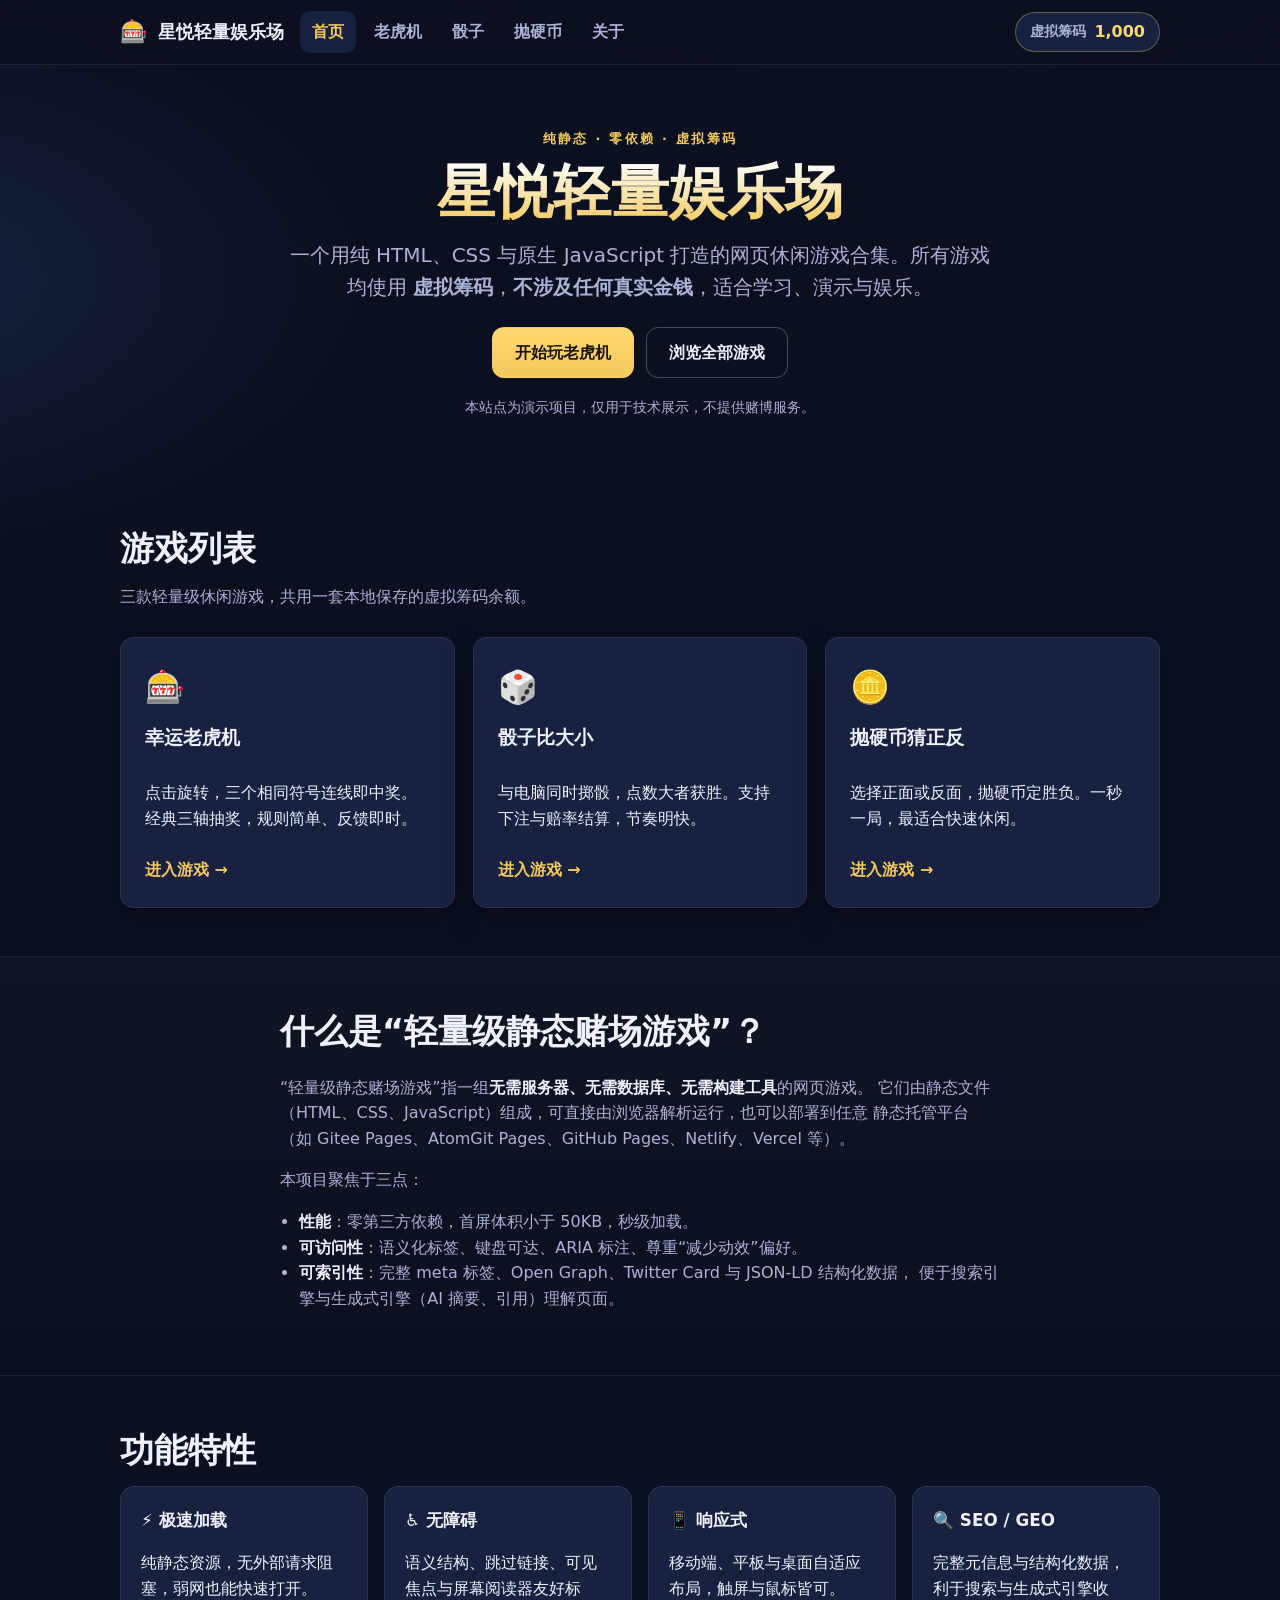
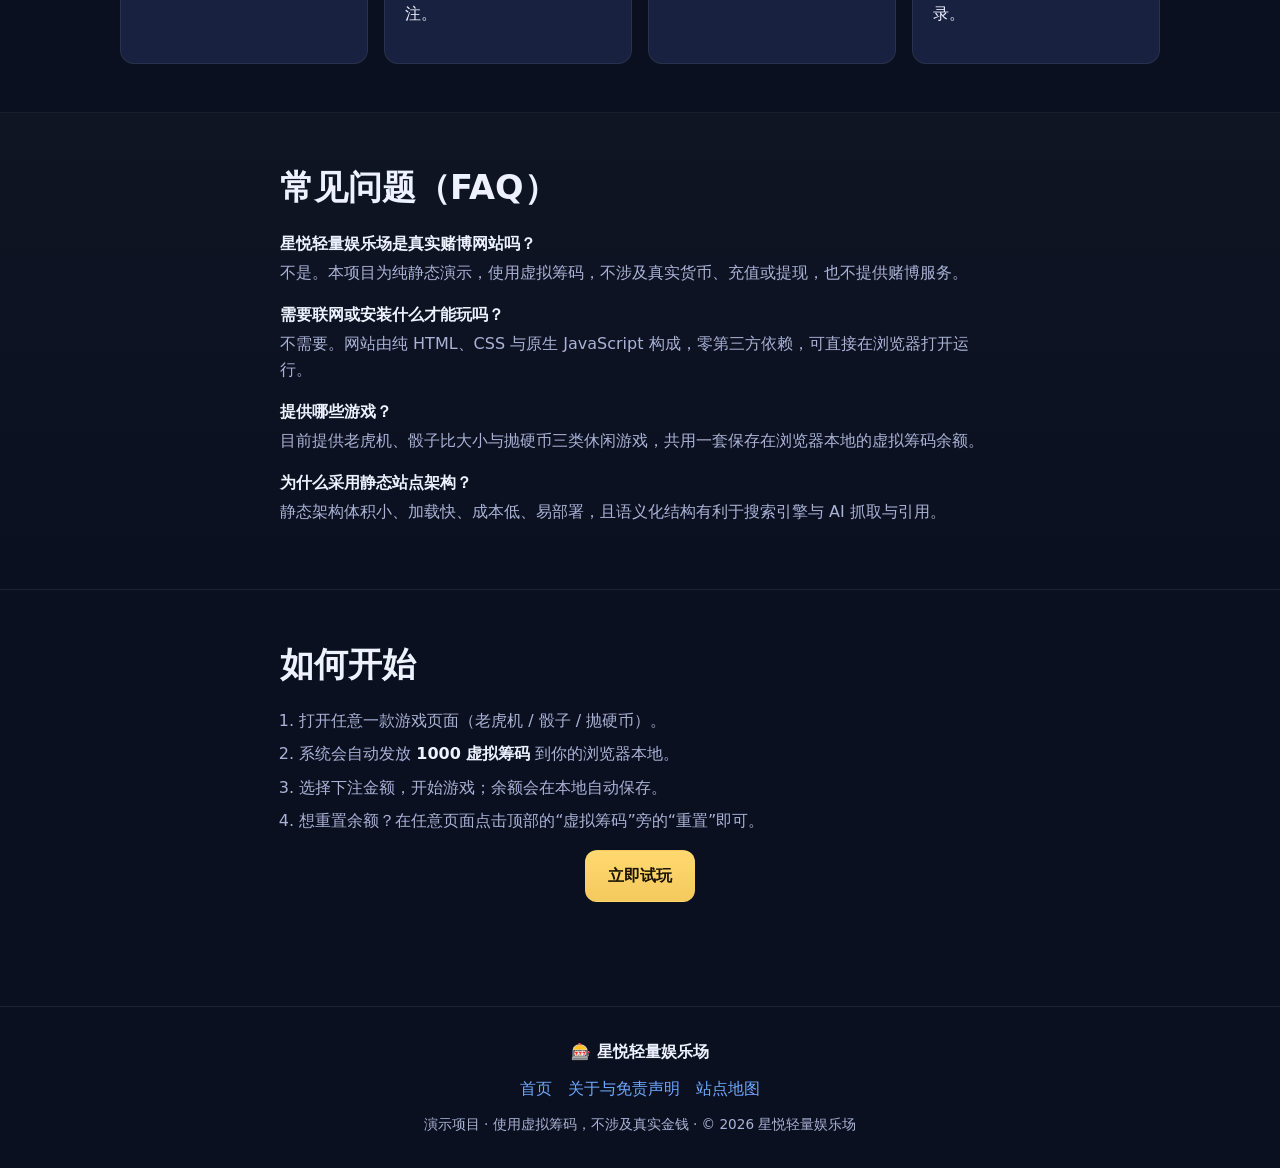
==== index.html @ 5e7ae3b3 "初始提交：轻量级静态CASINO游戏（SEO/GEO 优化，虚拟筹码）" ====
<!DOCTYPE html>
<html lang="zh-CN">
<head>
  <meta charset="UTF-8" />
  <meta name="viewport" content="width=device-width, initial-scale=1, viewport-fit=cover" />
  <meta name="theme-color" content="#0b1020" />
  <meta name="color-scheme" content="dark light" />

  <!-- ============ 基础 SEO 元信息 ============ -->
  <title>星悦轻量娱乐场 | 免费虚拟筹码的网页老虎机、骰子与抛硬币游戏</title>
  <meta name="description" content="星悦轻量娱乐场是一个纯静态、零依赖的网页赌场游戏合集，使用虚拟筹码进行老虎机、骰子与抛硬币等休闲游戏。页面语义化、加载极快、可访问性友好，适合学习与演示，不涉及任何真实金钱。" />
  <meta name="keywords" content="赌场游戏,老虎机,骰子游戏,抛硬币,免费游戏,虚拟货币,静态网站,网页游戏,休闲游戏,HTML游戏,前端演示,响应式游戏" />
  <meta name="author" content="星悦轻量娱乐场" />
  <meta name="robots" content="index, follow, max-image-preview:large, max-snippet:-1" />
  <meta name="revisit-after" content="7 days" />
  <meta name="generator" content="Static HTML / CSS / Vanilla JS" />
  <link rel="canonical" href="https://vip882.gitee.io/casino-game/" />

  <!-- ============ Open Graph（社交分享） ============ -->
  <meta property="og:type" content="website" />
  <meta property="og:locale" content="zh_CN" />
  <meta property="og:site_name" content="星悦轻量娱乐场" />
  <meta property="og:title" content="星悦轻量娱乐场 | 免费虚拟筹码的网页赌场游戏" />
  <meta property="og:description" content="纯静态、零依赖的网页赌场游戏合集：老虎机、骰子、抛硬币。使用虚拟筹码，不涉及真实金钱，加载快、可访问性友好。" />
  <meta property="og:url" content="https://vip882.gitee.io/casino-game/" />
  <meta property="og:image" content="https://vip882.gitee.io/casino-game/assets/img/og-cover.svg" />
  <meta property="og:image:alt" content="星悦轻量娱乐场游戏合集封面" />
  <meta property="og:image:width" content="1200" />
  <meta property="og:image:height" content="630" />

  <!-- ============ Twitter Card ============ -->
  <meta name="twitter:card" content="summary_large_image" />
  <meta name="twitter:title" content="星悦轻量娱乐场 | 免费虚拟筹码的网页赌场游戏" />
  <meta name="twitter:description" content="纯静态、零依赖的网页赌场游戏合集：老虎机、骰子、抛硬币。虚拟筹码，不涉及真实金钱。" />
  <meta name="twitter:image" content="https://vip882.gitee.io/casino-game/assets/img/og-cover.svg" />
  <meta name="twitter:image:alt" content="星悦轻量娱乐场游戏合集封面" />

  <link rel="icon" href="assets/img/favicon.svg" type="image/svg+xml" />
  <link rel="apple-touch-icon" href="assets/img/favicon.svg" />
  <link rel="manifest" href="manifest.webmanifest" />
  <link rel="stylesheet" href="assets/css/main.css" />

  <!-- ============ 结构化数据（SEO + GEO） ============ -->
  <script type="application/ld+json">
  {
    "@context": "https://schema.org",
    "@type": "WebSite",
    "name": "星悦轻量娱乐场",
    "url": "https://vip882.gitee.io/casino-game/",
    "inLanguage": "zh-CN",
    "description": "纯静态、零依赖的网页赌场游戏合集，使用虚拟筹码进行休闲游戏，不涉及真实金钱。",
    "potentialAction": {
      "@type": "SearchAction",
      "target": "https://vip882.gitee.io/casino-game/?q={search_term_string}",
      "query-input": "required name=search_term_string"
    }
  }
  </script>
  <script type="application/ld+json">
  {
    "@context": "https://schema.org",
    "@type": "Organization",
    "name": "星悦轻量娱乐场",
    "url": "https://vip882.gitee.io/casino-game/",
    "logo": "https://vip882.gitee.io/casino-game/assets/img/favicon.svg",
    "description": "提供纯静态、可离线运行的网页休闲游戏演示。"
  }
  </script>
  <script type="application/ld+json">
  {
    "@context": "https://schema.org",
    "@type": "FAQPage",
    "mainEntity": [
      {
        "@type": "Question",
        "name": "星悦轻量娱乐场是真实赌博网站吗？",
        "acceptedAnswer": {
          "@type": "Answer",
          "text": "不是。星悦轻量娱乐场是一个用于学习与演示的纯静态网页游戏项目，所有游戏均使用虚拟筹码，不涉及任何真实货币、充值或提现，也不提供任何赌博服务。"
        }
      },
      {
        "@type": "Question",
        "name": "这个网站需要联网或安装什么才能玩吗？",
        "acceptedAnswer": {
          "@type": "Answer",
          "text": "不需要。网站由纯 HTML、CSS 与原生 JavaScript 构成，零第三方依赖，可直接在浏览器中打开运行，也能托管在任何静态托管平台（如 Gitee Pages、AtomGit Pages、GitHub Pages）上。"
        }
      },
      {
        "@type": "Question",
        "name": "提供哪些游戏？",
        "acceptedAnswer": {
          "@type": "Answer",
          "text": "目前提供三类休闲游戏：老虎机（三连符号抽奖）、骰子比大小、以及抛硬币猜正反面。所有游戏共用一套虚拟筹码余额，数据保存在浏览器本地。"
        }
      },
      {
        "@type": "Question",
        "name": "为什么采用静态站点架构？",
        "acceptedAnswer": {
          "@type": "Answer",
          "text": "静态架构没有服务器端逻辑与数据库，体积小、加载快、成本低且易于部署到任意静态托管平台；同时语义化结构有利于搜索引擎与生成式引擎（AI）抓取、摘要与引用。"
        }
      }
    ]
  }
  </script>
</head>

<body>
  <a class="skip-link" href="#main">跳到主要内容</a>

  <header class="site-header" role="banner">
    <div class="container header-inner">
      <a class="brand" href="index.html" aria-label="星悦轻量娱乐场首页">
        <span class="brand-mark" aria-hidden="true">🎰</span>
        <span class="brand-name">星悦轻量娱乐场</span>
      </a>
      <nav class="site-nav" aria-label="主导航">
        <ul>
          <li><a href="index.html" aria-current="page">首页</a></li>
          <li><a href="games/slots.html">老虎机</a></li>
          <li><a href="games/dice.html">骰子</a></li>
          <li><a href="games/coinflip.html">抛硬币</a></li>
          <li><a href="about.html">关于</a></li>
        </ul>
      </nav>
      <div class="balance-pill" aria-live="polite">
        <span class="balance-label">虚拟筹码</span>
        <span class="balance-value" id="balance-top">1000</span>
      </div>
    </div>
  </header>

  <main id="main" role="main">
    <!-- ============ Hero ============ -->
    <section class="hero" aria-labelledby="hero-title">
      <div class="container">
        <p class="eyebrow">纯静态 · 零依赖 · 虚拟筹码</p>
        <h1 id="hero-title">星悦轻量娱乐场</h1>
        <p class="lead">
          一个用纯 HTML、CSS 与原生 JavaScript 打造的网页休闲游戏合集。所有游戏均使用
          <strong>虚拟筹码</strong>，<strong>不涉及任何真实金钱</strong>，适合学习、演示与娱乐。
        </p>
        <div class="cta-row">
          <a class="btn btn-primary" href="games/slots.html">开始玩老虎机</a>
          <a class="btn btn-ghost" href="#games">浏览全部游戏</a>
        </div>
        <p class="hero-note" role="note">本站点为演示项目，仅用于技术展示，不提供赌博服务。</p>
      </div>
    </section>

    <!-- ============ 游戏列表（可索引内容） ============ -->
    <section id="games" class="section" aria-labelledby="games-title">
      <div class="container">
        <h2 id="games-title">游戏列表</h2>
        <p class="section-intro">三款轻量级休闲游戏，共用一套本地保存的虚拟筹码余额。</p>
        <div class="card-grid">
          <article class="game-card">
            <span class="game-icon" aria-hidden="true">🎰</span>
            <h3><a href="games/slots.html">幸运老虎机</a></h3>
            <p>点击旋转，三个相同符号连线即中奖。经典三轴抽奖，规则简单、反馈即时。</p>
            <a class="card-link" href="games/slots.html" aria-label="进入幸运老虎机游戏">进入游戏 →</a>
          </article>
          <article class="game-card">
            <span class="game-icon" aria-hidden="true">🎲</span>
            <h3><a href="games/dice.html">骰子比大小</a></h3>
            <p>与电脑同时掷骰，点数大者获胜。支持下注与赔率结算，节奏明快。</p>
            <a class="card-link" href="games/dice.html" aria-label="进入骰子比大小游戏">进入游戏 →</a>
          </article>
          <article class="game-card">
            <span class="game-icon" aria-hidden="true">🪙</span>
            <h3><a href="games/coinflip.html">抛硬币猜正反</a></h3>
            <p>选择正面或反面，抛硬币定胜负。一秒一局，最适合快速休闲。</p>
            <a class="card-link" href="games/coinflip.html" aria-label="进入抛硬币游戏">进入游戏 →</a>
          </article>
        </div>
      </div>
    </section>

    <!-- ============ 什么是轻量级静态赌场游戏（GEO 友好说明） ============ -->
    <section class="section section-alt" aria-labelledby="what-title">
      <div class="container prose">
        <h2 id="what-title">什么是“轻量级静态赌场游戏”？</h2>
        <p>
          “轻量级静态赌场游戏”指一组<strong>无需服务器、无需数据库、无需构建工具</strong>的网页游戏。
          它们由静态文件（HTML、CSS、JavaScript）组成，可直接由浏览器解析运行，也可以部署到任意
          静态托管平台（如 Gitee Pages、AtomGit Pages、GitHub Pages、Netlify、Vercel 等）。
        </p>
        <p>本项目聚焦于三点：</p>
        <ul>
          <li><strong>性能</strong>：零第三方依赖，首屏体积小于 50KB，秒级加载。</li>
          <li><strong>可访问性</strong>：语义化标签、键盘可达、ARIA 标注、尊重“减少动效”偏好。</li>
          <li><strong>可索引性</strong>：完整 meta 标签、Open Graph、Twitter Card 与 JSON-LD 结构化数据，
            便于搜索引擎与生成式引擎（AI 摘要、引用）理解页面。</li>
        </ul>
      </div>
    </section>

    <!-- ============ 功能特性 ============ -->
    <section class="section" aria-labelledby="features-title">
      <div class="container">
        <h2 id="features-title">功能特性</h2>
        <div class="feature-grid">
          <div class="feature">
            <h3>⚡ 极速加载</h3>
            <p>纯静态资源，无外部请求阻塞，弱网也能快速打开。</p>
          </div>
          <div class="feature">
            <h3>♿ 无障碍</h3>
            <p>语义结构、跳过链接、可见焦点与屏幕阅读器友好标注。</p>
          </div>
          <div class="feature">
            <h3>📱 响应式</h3>
            <p>移动端、平板与桌面自适应布局，触屏与鼠标皆可。</p>
          </div>
          <div class="feature">
            <h3>🔍 SEO / GEO</h3>
            <p>完整元信息与结构化数据，利于搜索与生成式引擎收录。</p>
          </div>
        </div>
      </div>
    </section>

    <!-- ============ FAQ（GEO 重点） ============ -->
    <section class="section section-alt" aria-labelledby="faq-title">
      <div class="container prose">
        <h2 id="faq-title">常见问题（FAQ）</h2>
        <dl class="faq">
          <dt>星悦轻量娱乐场是真实赌博网站吗？</dt>
          <dd>不是。本项目为纯静态演示，使用虚拟筹码，不涉及真实货币、充值或提现，也不提供赌博服务。</dd>
          <dt>需要联网或安装什么才能玩吗？</dt>
          <dd>不需要。网站由纯 HTML、CSS 与原生 JavaScript 构成，零第三方依赖，可直接在浏览器打开运行。</dd>
          <dt>提供哪些游戏？</dt>
          <dd>目前提供老虎机、骰子比大小与抛硬币三类休闲游戏，共用一套保存在浏览器本地的虚拟筹码余额。</dd>
          <dt>为什么采用静态站点架构？</dt>
          <dd>静态架构体积小、加载快、成本低、易部署，且语义化结构有利于搜索引擎与 AI 抓取与引用。</dd>
        </dl>
      </div>
    </section>

    <!-- ============ 如何开始 ============ -->
    <section class="section" aria-labelledby="how-title">
      <div class="container prose">
        <h2 id="how-title">如何开始</h2>
        <ol class="steps">
          <li>打开任意一款游戏页面（老虎机 / 骰子 / 抛硬币）。</li>
          <li>系统会自动发放 <strong>1000 虚拟筹码</strong> 到你的浏览器本地。</li>
          <li>选择下注金额，开始游戏；余额会在本地自动保存。</li>
          <li>想重置余额？在任意页面点击顶部的“虚拟筹码”旁的“重置”即可。</li>
        </ol>
        <p class="center">
          <a class="btn btn-primary" href="games/slots.html">立即试玩</a>
        </p>
      </div>
    </section>
  </main>

  <footer class="site-footer" role="contentinfo">
    <div class="container footer-inner">
      <p class="footer-brand">🎰 星悦轻量娱乐场</p>
      <nav class="footer-nav" aria-label="页脚导航">
        <a href="index.html">首页</a>
        <a href="about.html">关于与免责声明</a>
        <a href="sitemap.xml">站点地图</a>
      </nav>
      <p class="footer-note">
        演示项目 · 使用虚拟筹码，不涉及真实金钱 · © <span id="year">2026</span> 星悦轻量娱乐场
      </p>
    </div>
  </footer>

  <script src="assets/js/main.js" defer></script>
</body>
</html>
---- assets/css/main.css ----
/* ============================================================
   星悦轻量娱乐场 — 全局样式
   设计目标：零依赖、轻量、响应式、可访问、尊重 prefers-reduced-motion
   ============================================================ */

:root {
  --bg: #0b1020;
  --bg-alt: #121a33;
  --surface: #18213f;
  --surface-2: #1f2a4d;
  --text: #eef2ff;
  --text-dim: #aab3d6;
  --gold: #f4c95d;
  --gold-strong: #ffd970;
  --accent: #6ea8fe;
  --good: #4ade80;
  --bad: #f87171;
  --radius: 14px;
  --maxw: 1080px;
  --shadow: 0 10px 30px rgba(0, 0, 0, .35);
}

* { box-sizing: border-box; }

html { -webkit-text-size-adjust: 100%; }

body {
  margin: 0;
  font-family: system-ui, -apple-system, "Segoe UI", Roboto, "PingFang SC",
    "Microsoft YaHei", "Hiragino Sans GB", sans-serif;
  background:
    radial-gradient(1200px 600px at 70% -10%, #1b264d 0%, transparent 60%),
    radial-gradient(900px 500px at -10% 10%, #16203f 0%, transparent 55%),
    var(--bg);
  color: var(--text);
  line-height: 1.6;
  min-height: 100vh;
}

img, svg { max-width: 100%; height: auto; }
a { color: var(--accent); text-decoration: none; }
a:hover { text-decoration: underline; }

.container { width: 100%; max-width: var(--maxw); margin-inline: auto; padding-inline: 20px; }

/* ---------- 可访问性：跳过链接 ---------- */
.skip-link {
  position: absolute;
  left: -999px;
  top: 0;
  background: var(--gold);
  color: #1a1300;
  padding: 10px 16px;
  border-radius: 0 0 10px 0;
  z-index: 100;
  font-weight: 700;
}
.skip-link:focus { left: 0; }

/* ---------- 可见焦点 ---------- */
a:focus-visible,
button:focus-visible,
input:focus-visible,
[tabindex]:focus-visible {
  outline: 3px solid var(--gold);
  outline-offset: 2px;
}

/* ---------- 头部 ---------- */
.site-header {
  position: sticky;
  top: 0;
  z-index: 50;
  background: rgba(11, 16, 32, .82);
  backdrop-filter: blur(10px);
  border-bottom: 1px solid rgba(255, 255, 255, .08);
}
.header-inner {
  display: flex;
  align-items: center;
  gap: 16px;
  min-height: 64px;
  flex-wrap: wrap;
}
.brand {
  display: inline-flex;
  align-items: center;
  gap: 10px;
  color: var(--text);
  font-weight: 800;
  font-size: 1.1rem;
}
.brand:hover { text-decoration: none; }
.brand-mark { font-size: 1.4rem; }

.site-nav ul {
  list-style: none;
  display: flex;
  gap: 6px;
  margin: 0;
  padding: 0;
  flex-wrap: wrap;
}
.site-nav a {
  display: inline-block;
  padding: 8px 12px;
  border-radius: 10px;
  color: var(--text-dim);
  font-weight: 600;
}
.site-nav a:hover { color: var(--text); background: var(--surface); text-decoration: none; }
.site-nav a[aria-current="page"] { color: var(--gold); background: var(--surface); }

.balance-pill {
  margin-left: auto;
  display: inline-flex;
  align-items: center;
  gap: 8px;
  background: var(--surface);
  border: 1px solid rgba(244, 201, 93, .35);
  padding: 6px 14px;
  border-radius: 999px;
  font-weight: 700;
}
.balance-label { color: var(--text-dim); font-size: .85rem; font-weight: 600; }
.balance-value { color: var(--gold-strong); font-variant-numeric: tabular-nums; }

/* ---------- Hero ---------- */
.hero { padding: 64px 0 40px; text-align: center; }
.eyebrow {
  letter-spacing: .18em;
  text-transform: uppercase;
  color: var(--gold);
  font-size: .8rem;
  font-weight: 700;
  margin: 0 0 12px;
}
.hero h1 {
  font-size: clamp(2.2rem, 6vw, 3.6rem);
  margin: 0 0 14px;
  line-height: 1.1;
  background: linear-gradient(180deg, #fff, var(--gold));
  -webkit-background-clip: text;
  background-clip: text;
  color: transparent;
}
.lead { font-size: clamp(1rem, 2.4vw, 1.25rem); color: var(--text-dim); max-width: 720px; margin: 0 auto 24px; }
.hero-note { color: var(--text-dim); font-size: .9rem; margin-top: 18px; }
.cta-row { display: flex; gap: 12px; justify-content: center; flex-wrap: wrap; }

/* ---------- 按钮 ---------- */
.btn {
  display: inline-block;
  padding: 12px 22px;
  border-radius: 12px;
  font-weight: 700;
  border: 1px solid transparent;
  cursor: pointer;
  transition: transform .08s ease, filter .15s ease;
}
.btn:active { transform: translateY(1px); }
.btn-primary { background: linear-gradient(180deg, var(--gold-strong), var(--gold)); color: #1a1300; }
.btn-primary:hover { filter: brightness(1.05); text-decoration: none; }
.btn-ghost { background: transparent; color: var(--text); border-color: rgba(255,255,255,.25); }
.btn-ghost:hover { background: var(--surface); text-decoration: none; }

/* ---------- 区块 ---------- */
.section { padding: 48px 0; }
.section-alt { background: linear-gradient(180deg, rgba(255,255,255,.02), transparent); border-block: 1px solid rgba(255,255,255,.06); }
.section h2 { font-size: clamp(1.5rem, 4vw, 2.1rem); margin: 0 0 8px; }
.section-intro { color: var(--text-dim); margin: 0 0 28px; }

/* ---------- 游戏卡片 ---------- */
.card-grid {
  display: grid;
  grid-template-columns: repeat(auto-fit, minmax(240px, 1fr));
  gap: 18px;
}
.game-card {
  background: var(--surface);
  border: 1px solid rgba(255,255,255,.08);
  border-radius: var(--radius);
  padding: 24px;
  display: flex;
  flex-direction: column;
  gap: 10px;
  box-shadow: var(--shadow);
}
.game-icon { font-size: 2rem; }
.game-card h3 { margin: 0; font-size: 1.2rem; }
.game-card h3 a { color: var(--text); }
.card-link { margin-top: auto; color: var(--gold); font-weight: 700; }

/* ---------- 特性 ---------- */
.feature-grid {
  display: grid;
  grid-template-columns: repeat(auto-fit, minmax(220px, 1fr));
  gap: 16px;
}
.feature {
  background: var(--surface);
  border: 1px solid rgba(255,255,255,.07);
  border-radius: var(--radius);
  padding: 20px;
}
.feature h3 { margin: 0 0 6px; font-size: 1.05rem; }

/* ---------- 富文本 ---------- */
.prose { max-width: 760px; }
.prose p, .prose li { color: var(--text-dim); }
.prose strong { color: var(--text); }
.prose ul, .prose ol { padding-left: 1.2em; }
.steps { padding-left: 1.2em; }
.steps li { margin-bottom: 8px; }

.faq dt { font-weight: 700; color: var(--text); margin-top: 16px; }
.faq dd { margin: 4px 0 0; color: var(--text-dim); }
.center { text-align: center; }

/* ---------- 游戏台面（各游戏共用） ---------- */
.game-stage {
  background: var(--surface);
  border: 1px solid rgba(244,201,93,.25);
  border-radius: var(--radius);
  padding: 28px;
  margin-top: 20px;
  box-shadow: var(--shadow);
}
.stage-row { display: flex; gap: 16px; flex-wrap: wrap; align-items: center; justify-content: center; }
.reel, .die, .coin {
  font-size: 3rem;
  background: var(--surface-2);
  border-radius: 12px;
  width: 96px; height: 96px;
  display: grid; place-items: center;
  border: 1px solid rgba(255,255,255,.1);
}
.reels { display: flex; gap: 12px; justify-content: center; margin: 12px 0; }
.spin-anim { animation: pop .25s ease; }
@keyframes pop { 0% { transform: scale(.8); } 100% { transform: scale(1); } }

.bet-controls { display: flex; gap: 10px; flex-wrap: wrap; align-items: center; justify-content: center; margin: 16px 0; }
.bet-controls label { color: var(--text-dim); font-weight: 600; }
.bet-controls input[type="number"] {
  width: 120px; padding: 10px 12px; border-radius: 10px;
  border: 1px solid rgba(255,255,255,.15); background: var(--bg-alt); color: var(--text);
  font-size: 1rem;
}
.choice-group { display: flex; gap: 10px; justify-content: center; flex-wrap: wrap; }
.choice {
  padding: 10px 18px; border-radius: 12px; border: 1px solid rgba(255,255,255,.2);
  background: var(--surface-2); color: var(--text); font-weight: 700; cursor: pointer;
}
.choice[aria-pressed="true"] { border-color: var(--gold); background: rgba(244,201,93,.15); color: var(--gold-strong); }

.result {
  text-align: center; margin-top: 18px; font-size: 1.15rem; font-weight: 700; min-height: 1.6em;
}
.result.win { color: var(--good); }
.result.lose { color: var(--bad); }

/* ---------- 页脚 ---------- */
.site-footer { border-top: 1px solid rgba(255,255,255,.08); padding: 32px 0; margin-top: 40px; }
.footer-inner { display: flex; flex-direction: column; gap: 12px; align-items: center; text-align: center; }
.footer-brand { font-weight: 800; margin: 0; }
.footer-nav { display: flex; gap: 16px; flex-wrap: wrap; justify-content: center; }
.footer-note { color: var(--text-dim); font-size: .85rem; margin: 0; }

/* ---------- 面包屑 ---------- */
.breadcrumb { color: var(--text-dim); font-size: .9rem; margin: 18px 0 0; }
.breadcrumb a { color: var(--text-dim); }

/* ---------- 减少动效偏好 ---------- */
@media (prefers-reduced-motion: reduce) {
  * { animation: none !important; transition: none !important; scroll-behavior: auto !important; }
}

/* ---------- 小屏适配 ---------- */
@media (max-width: 560px) {
  .header-inner { gap: 10px; }
  .site-nav { order: 3; width: 100%; }
  .balance-pill { margin-left: 0; }
  .reel, .die, .coin { width: 72px; height: 72px; font-size: 2.2rem; }
}
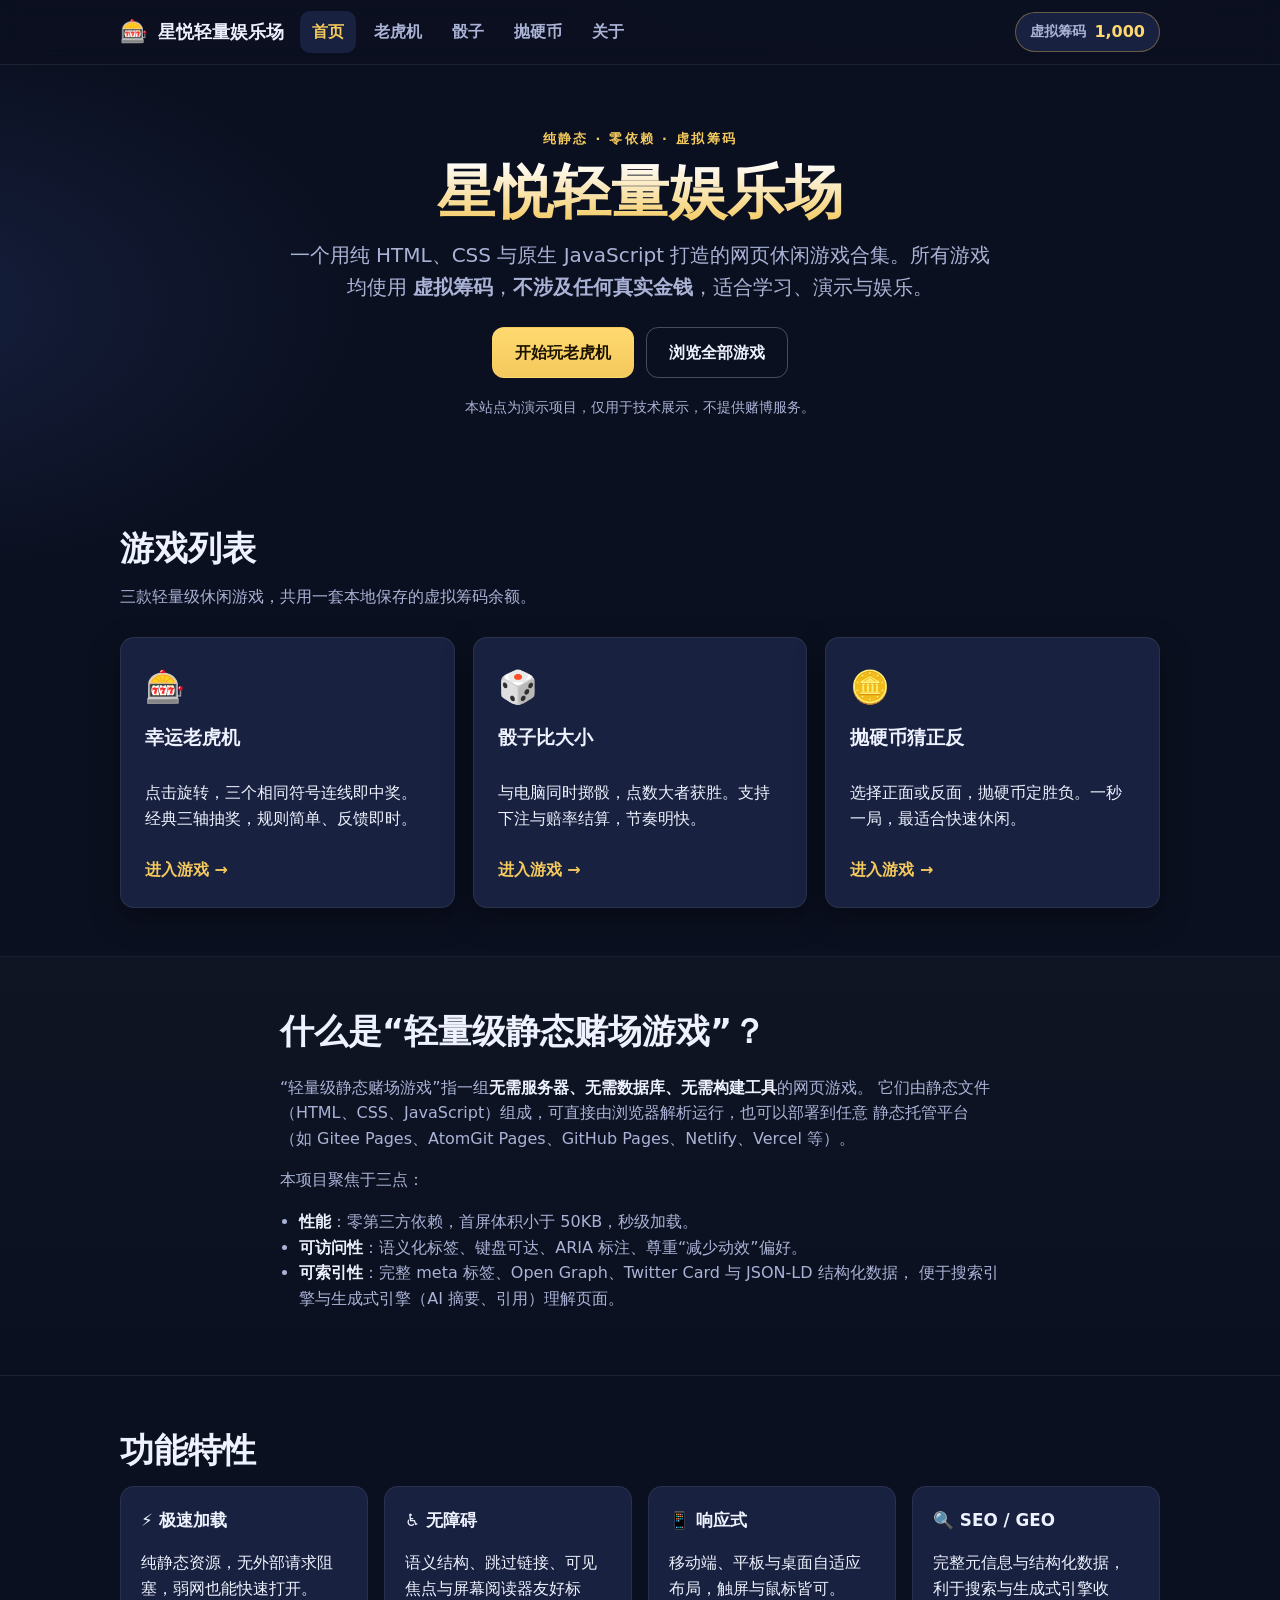
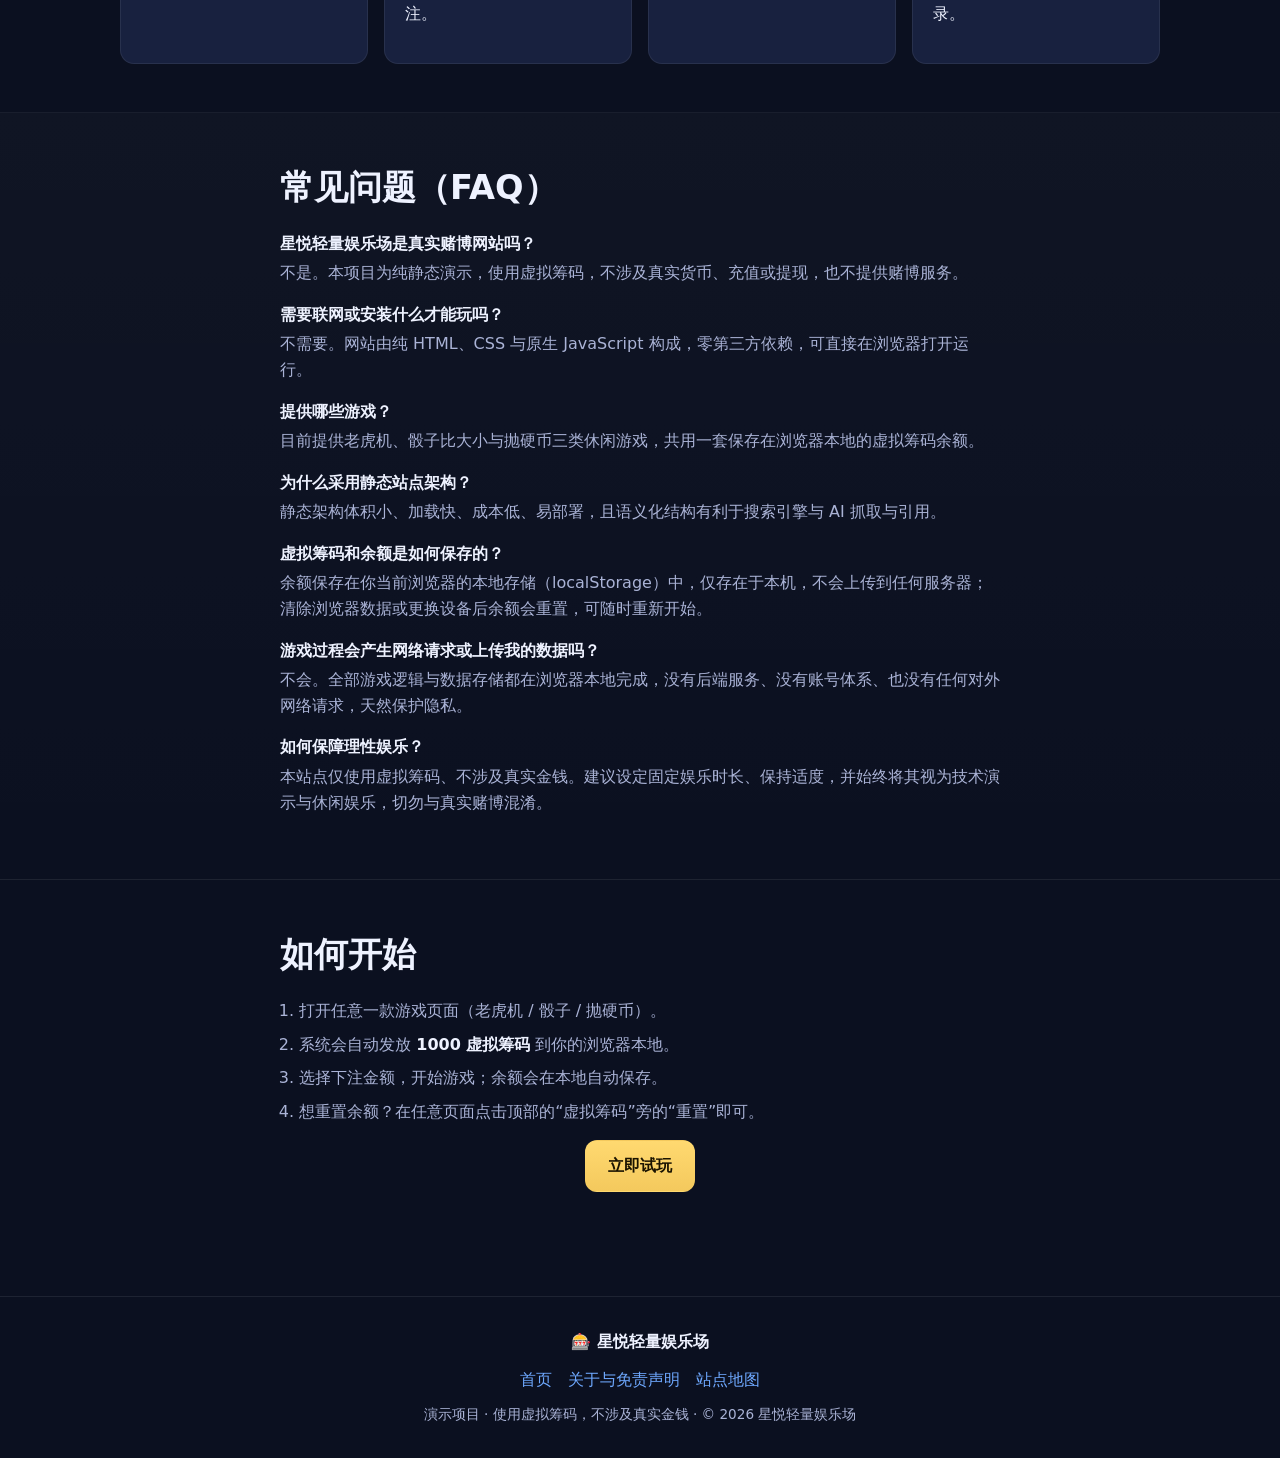
==== commit 0a768cb2: "增强 GEO 内容：扩展 FAQ 问答并同步 FAQPage 结构化数据" ====
--- a/index.html
+++ b/index.html
@@ -14,7 +14,7 @@
   <meta name="robots" content="index, follow, max-image-preview:large, max-snippet:-1" />
   <meta name="revisit-after" content="7 days" />
   <meta name="generator" content="Static HTML / CSS / Vanilla JS" />
-  <link rel="canonical" href="https://vip882.gitee.io/casino-game/" />
+  <link rel="canonical" href="https://vip-4.github.io/casino-game/" />
 
   <!-- ============ Open Graph（社交分享） ============ -->
   <meta property="og:type" content="website" />
@@ -22,8 +22,8 @@
   <meta property="og:site_name" content="星悦轻量娱乐场" />
   <meta property="og:title" content="星悦轻量娱乐场 | 免费虚拟筹码的网页赌场游戏" />
   <meta property="og:description" content="纯静态、零依赖的网页赌场游戏合集：老虎机、骰子、抛硬币。使用虚拟筹码，不涉及真实金钱，加载快、可访问性友好。" />
-  <meta property="og:url" content="https://vip882.gitee.io/casino-game/" />
-  <meta property="og:image" content="https://vip882.gitee.io/casino-game/assets/img/og-cover.svg" />
+  <meta property="og:url" content="https://vip-4.github.io/casino-game/" />
+  <meta property="og:image" content="https://vip-4.github.io/casino-game/assets/img/og-cover.svg" />
   <meta property="og:image:alt" content="星悦轻量娱乐场游戏合集封面" />
   <meta property="og:image:width" content="1200" />
   <meta property="og:image:height" content="630" />
@@ -32,7 +32,7 @@
   <meta name="twitter:card" content="summary_large_image" />
   <meta name="twitter:title" content="星悦轻量娱乐场 | 免费虚拟筹码的网页赌场游戏" />
   <meta name="twitter:description" content="纯静态、零依赖的网页赌场游戏合集：老虎机、骰子、抛硬币。虚拟筹码，不涉及真实金钱。" />
-  <meta name="twitter:image" content="https://vip882.gitee.io/casino-game/assets/img/og-cover.svg" />
+  <meta name="twitter:image" content="https://vip-4.github.io/casino-game/assets/img/og-cover.svg" />
   <meta name="twitter:image:alt" content="星悦轻量娱乐场游戏合集封面" />
 
   <link rel="icon" href="assets/img/favicon.svg" type="image/svg+xml" />
@@ -46,12 +46,12 @@
     "@context": "https://schema.org",
     "@type": "WebSite",
     "name": "星悦轻量娱乐场",
-    "url": "https://vip882.gitee.io/casino-game/",
+    "url": "https://vip-4.github.io/casino-game/",
     "inLanguage": "zh-CN",
     "description": "纯静态、零依赖的网页赌场游戏合集，使用虚拟筹码进行休闲游戏，不涉及真实金钱。",
     "potentialAction": {
       "@type": "SearchAction",
-      "target": "https://vip882.gitee.io/casino-game/?q={search_term_string}",
+      "target": "https://vip-4.github.io/casino-game/?q={search_term_string}",
       "query-input": "required name=search_term_string"
     }
   }
@@ -61,8 +61,8 @@
     "@context": "https://schema.org",
     "@type": "Organization",
     "name": "星悦轻量娱乐场",
-    "url": "https://vip882.gitee.io/casino-game/",
-    "logo": "https://vip882.gitee.io/casino-game/assets/img/favicon.svg",
+    "url": "https://vip-4.github.io/casino-game/",
+    "logo": "https://vip-4.github.io/casino-game/assets/img/favicon.svg",
     "description": "提供纯静态、可离线运行的网页休闲游戏演示。"
   }
   </script>
@@ -101,6 +101,30 @@
         "acceptedAnswer": {
           "@type": "Answer",
           "text": "静态架构没有服务器端逻辑与数据库，体积小、加载快、成本低且易于部署到任意静态托管平台；同时语义化结构有利于搜索引擎与生成式引擎（AI）抓取、摘要与引用。"
+        }
+      },
+      {
+        "@type": "Question",
+        "name": "虚拟筹码和余额是如何保存的？",
+        "acceptedAnswer": {
+          "@type": "Answer",
+          "text": "余额保存在用户当前浏览器的本地存储（localStorage）中，仅存在于本机，不会上传到任何服务器；清除浏览器数据或更换设备后余额会重置，可随时重新开始。"
+        }
+      },
+      {
+        "@type": "Question",
+        "name": "游戏过程会产生网络请求或上传我的数据吗？",
+        "acceptedAnswer": {
+          "@type": "Answer",
+          "text": "不会。全部游戏逻辑与数据存储都在浏览器本地完成，没有后端服务、没有账号体系、也没有任何对外网络请求，天然保护隐私。"
+        }
+      },
+      {
+        "@type": "Question",
+        "name": "如何保障理性娱乐？",
+        "acceptedAnswer": {
+          "@type": "Answer",
+          "text": "本站点仅使用虚拟筹码、不涉及真实金钱。建议设定固定娱乐时长、保持适度，并始终将其视为技术演示与休闲娱乐，切勿与真实赌博混淆。"
         }
       }
     ]
@@ -236,6 +260,12 @@
           <dd>目前提供老虎机、骰子比大小与抛硬币三类休闲游戏，共用一套保存在浏览器本地的虚拟筹码余额。</dd>
           <dt>为什么采用静态站点架构？</dt>
           <dd>静态架构体积小、加载快、成本低、易部署，且语义化结构有利于搜索引擎与 AI 抓取与引用。</dd>
+          <dt>虚拟筹码和余额是如何保存的？</dt>
+          <dd>余额保存在你当前浏览器的本地存储（localStorage）中，仅存在于本机，不会上传到任何服务器；清除浏览器数据或更换设备后余额会重置，可随时重新开始。</dd>
+          <dt>游戏过程会产生网络请求或上传我的数据吗？</dt>
+          <dd>不会。全部游戏逻辑与数据存储都在浏览器本地完成，没有后端服务、没有账号体系、也没有任何对外网络请求，天然保护隐私。</dd>
+          <dt>如何保障理性娱乐？</dt>
+          <dd>本站点仅使用虚拟筹码、不涉及真实金钱。建议设定固定娱乐时长、保持适度，并始终将其视为技术演示与休闲娱乐，切勿与真实赌博混淆。</dd>
         </dl>
       </div>
     </section>
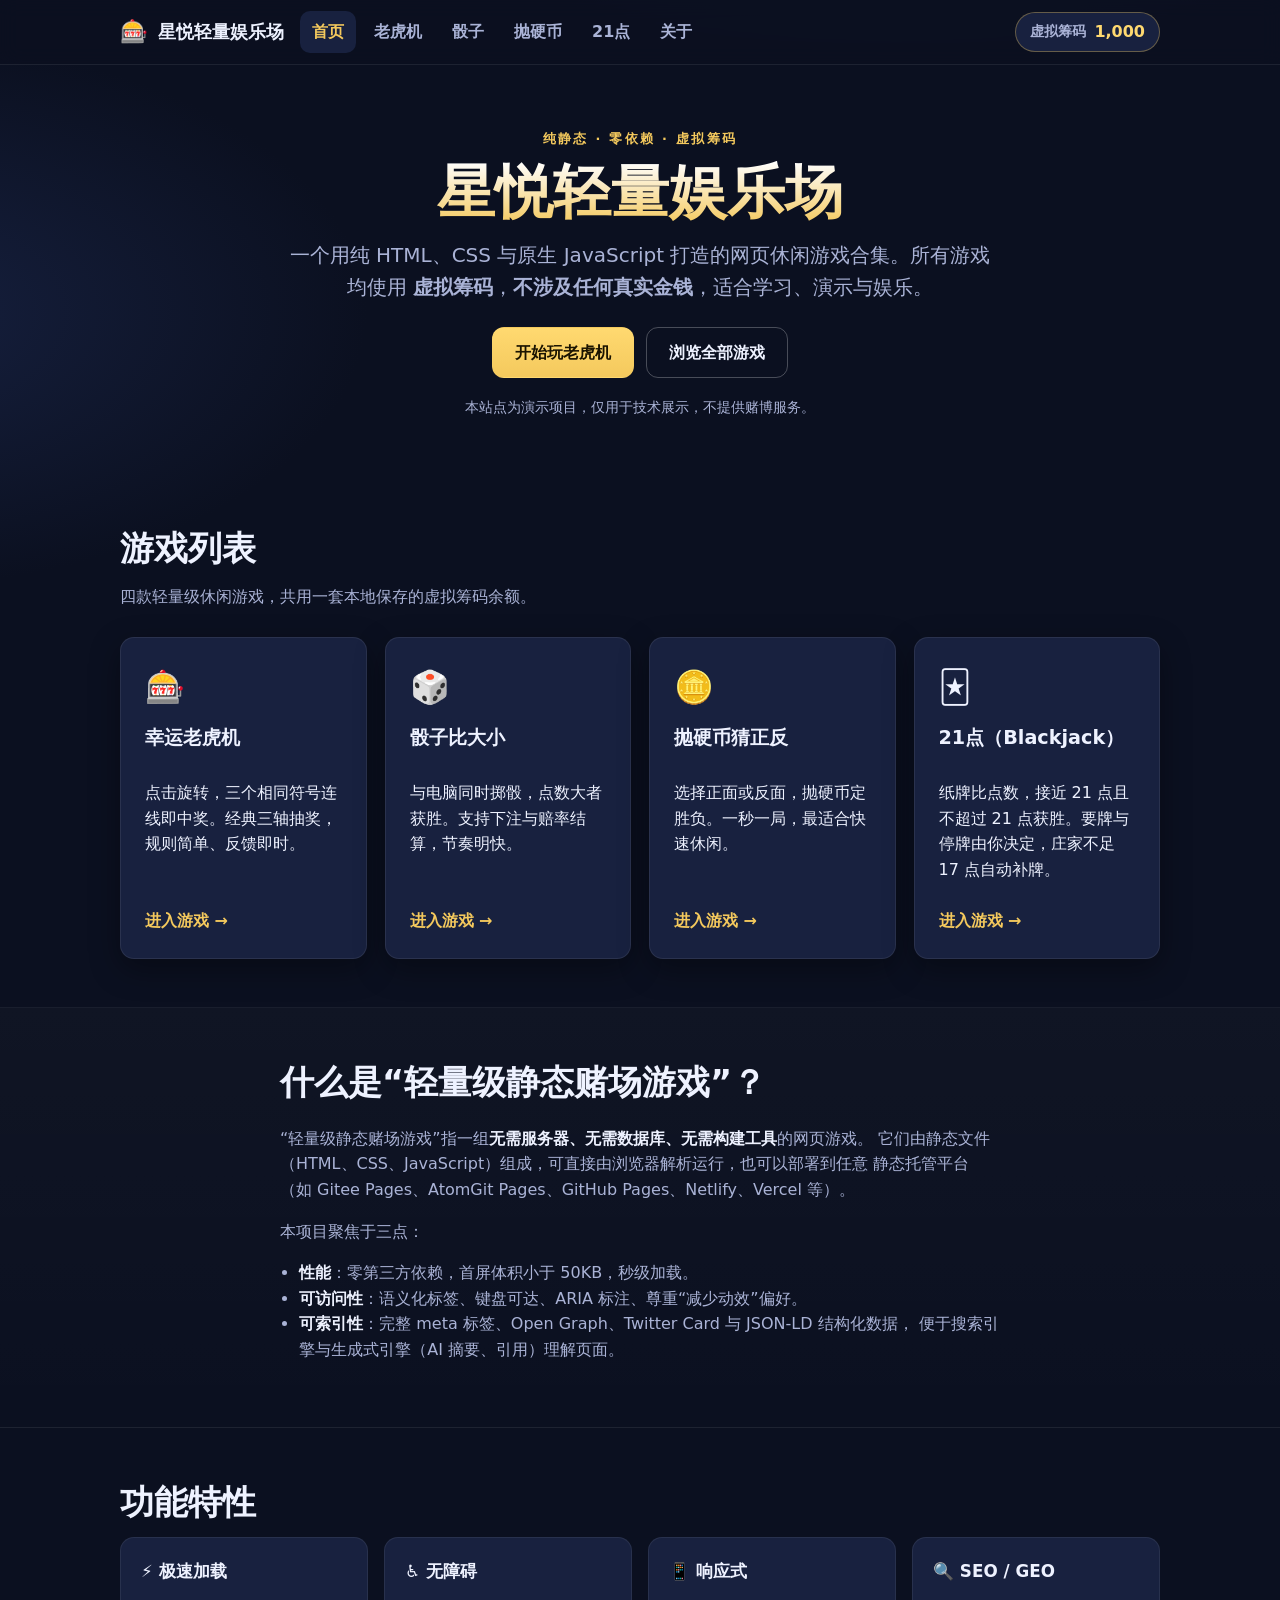
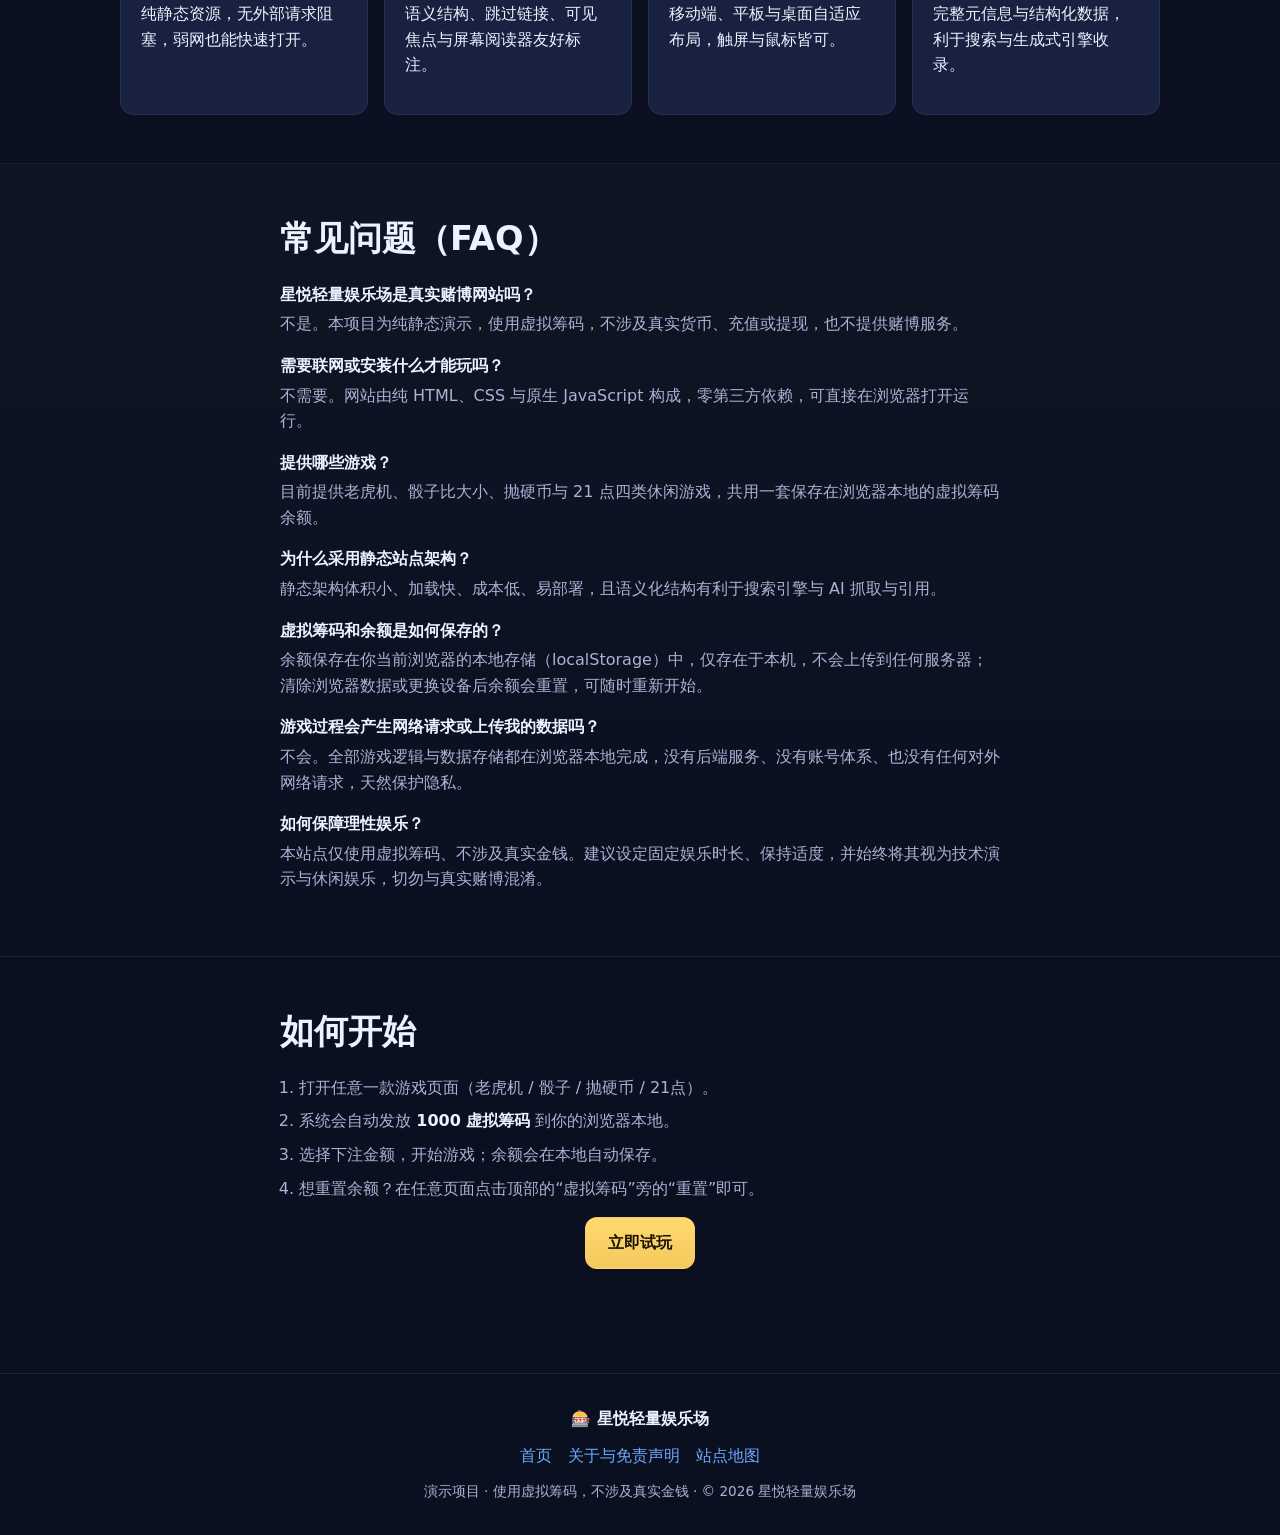
==== commit ee515cc5: "新增 21点（Blackjack）游戏与 PNG 版 OG 封面" ====
--- a/index.html
+++ b/index.html
@@ -7,9 +7,9 @@
   <meta name="color-scheme" content="dark light" />
 
   <!-- ============ 基础 SEO 元信息 ============ -->
-  <title>星悦轻量娱乐场 | 免费虚拟筹码的网页老虎机、骰子与抛硬币游戏</title>
-  <meta name="description" content="星悦轻量娱乐场是一个纯静态、零依赖的网页赌场游戏合集，使用虚拟筹码进行老虎机、骰子与抛硬币等休闲游戏。页面语义化、加载极快、可访问性友好，适合学习与演示，不涉及任何真实金钱。" />
-  <meta name="keywords" content="赌场游戏,老虎机,骰子游戏,抛硬币,免费游戏,虚拟货币,静态网站,网页游戏,休闲游戏,HTML游戏,前端演示,响应式游戏" />
+  <title>星悦轻量娱乐场 | 免费虚拟筹码的网页老虎机、骰子、抛硬币与21点游戏</title>
+  <meta name="description" content="星悦轻量娱乐场是一个纯静态、零依赖的网页赌场游戏合集，使用虚拟筹码进行老虎机、骰子、抛硬币与21点等休闲游戏。页面语义化、加载极快、可访问性友好，适合学习与演示，不涉及任何真实金钱。" />
+  <meta name="keywords" content="赌场游戏,老虎机,骰子游戏,抛硬币,21点,Blackjack,纸牌游戏,免费游戏,虚拟货币,静态网站,网页游戏,休闲游戏,HTML游戏,前端演示,响应式游戏" />
   <meta name="author" content="星悦轻量娱乐场" />
   <meta name="robots" content="index, follow, max-image-preview:large, max-snippet:-1" />
   <meta name="revisit-after" content="7 days" />
@@ -21,18 +21,19 @@
   <meta property="og:locale" content="zh_CN" />
   <meta property="og:site_name" content="星悦轻量娱乐场" />
   <meta property="og:title" content="星悦轻量娱乐场 | 免费虚拟筹码的网页赌场游戏" />
-  <meta property="og:description" content="纯静态、零依赖的网页赌场游戏合集：老虎机、骰子、抛硬币。使用虚拟筹码，不涉及真实金钱，加载快、可访问性友好。" />
+  <meta property="og:description" content="纯静态、零依赖的网页赌场游戏合集：老虎机、骰子、抛硬币、21点。使用虚拟筹码，不涉及真实金钱，加载快、可访问性友好。" />
   <meta property="og:url" content="https://vip-4.github.io/casino-game/" />
-  <meta property="og:image" content="https://vip-4.github.io/casino-game/assets/img/og-cover.svg" />
+  <meta property="og:image" content="https://vip-4.github.io/casino-game/assets/img/og-cover.png" />
   <meta property="og:image:alt" content="星悦轻量娱乐场游戏合集封面" />
+  <meta property="og:image:type" content="image/png" />
   <meta property="og:image:width" content="1200" />
   <meta property="og:image:height" content="630" />
 
   <!-- ============ Twitter Card ============ -->
   <meta name="twitter:card" content="summary_large_image" />
   <meta name="twitter:title" content="星悦轻量娱乐场 | 免费虚拟筹码的网页赌场游戏" />
-  <meta name="twitter:description" content="纯静态、零依赖的网页赌场游戏合集：老虎机、骰子、抛硬币。虚拟筹码，不涉及真实金钱。" />
-  <meta name="twitter:image" content="https://vip-4.github.io/casino-game/assets/img/og-cover.svg" />
+  <meta name="twitter:description" content="纯静态、零依赖的网页赌场游戏合集：老虎机、骰子、抛硬币、21点。虚拟筹码，不涉及真实金钱。" />
+  <meta name="twitter:image" content="https://vip-4.github.io/casino-game/assets/img/og-cover.png" />
   <meta name="twitter:image:alt" content="星悦轻量娱乐场游戏合集封面" />
 
   <link rel="icon" href="assets/img/favicon.svg" type="image/svg+xml" />
@@ -92,7 +93,7 @@
         "name": "提供哪些游戏？",
         "acceptedAnswer": {
           "@type": "Answer",
-          "text": "目前提供三类休闲游戏：老虎机（三连符号抽奖）、骰子比大小、以及抛硬币猜正反面。所有游戏共用一套虚拟筹码余额，数据保存在浏览器本地。"
+          "text": "目前提供四类休闲游戏：老虎机（三连符号抽奖）、骰子比大小、抛硬币猜正反面，以及 21 点纸牌游戏（Blackjack）。所有游戏共用一套虚拟筹码余额，数据保存在浏览器本地。"
         }
       },
       {
@@ -147,6 +148,7 @@
           <li><a href="games/slots.html">老虎机</a></li>
           <li><a href="games/dice.html">骰子</a></li>
           <li><a href="games/coinflip.html">抛硬币</a></li>
+          <li><a href="games/blackjack.html">21点</a></li>
           <li><a href="about.html">关于</a></li>
         </ul>
       </nav>
@@ -179,7 +181,7 @@
     <section id="games" class="section" aria-labelledby="games-title">
       <div class="container">
         <h2 id="games-title">游戏列表</h2>
-        <p class="section-intro">三款轻量级休闲游戏，共用一套本地保存的虚拟筹码余额。</p>
+        <p class="section-intro">四款轻量级休闲游戏，共用一套本地保存的虚拟筹码余额。</p>
         <div class="card-grid">
           <article class="game-card">
             <span class="game-icon" aria-hidden="true">🎰</span>
@@ -198,6 +200,12 @@
             <h3><a href="games/coinflip.html">抛硬币猜正反</a></h3>
             <p>选择正面或反面，抛硬币定胜负。一秒一局，最适合快速休闲。</p>
             <a class="card-link" href="games/coinflip.html" aria-label="进入抛硬币游戏">进入游戏 →</a>
+          </article>
+          <article class="game-card">
+            <span class="game-icon" aria-hidden="true">🃏</span>
+            <h3><a href="games/blackjack.html">21点（Blackjack）</a></h3>
+            <p>纸牌比点数，接近 21 点且不超过 21 点获胜。要牌与停牌由你决定，庄家不足 17 点自动补牌。</p>
+            <a class="card-link" href="games/blackjack.html" aria-label="进入21点游戏">进入游戏 →</a>
           </article>
         </div>
       </div>
@@ -257,7 +265,7 @@
           <dt>需要联网或安装什么才能玩吗？</dt>
           <dd>不需要。网站由纯 HTML、CSS 与原生 JavaScript 构成，零第三方依赖，可直接在浏览器打开运行。</dd>
           <dt>提供哪些游戏？</dt>
-          <dd>目前提供老虎机、骰子比大小与抛硬币三类休闲游戏，共用一套保存在浏览器本地的虚拟筹码余额。</dd>
+          <dd>目前提供老虎机、骰子比大小、抛硬币与 21 点四类休闲游戏，共用一套保存在浏览器本地的虚拟筹码余额。</dd>
           <dt>为什么采用静态站点架构？</dt>
           <dd>静态架构体积小、加载快、成本低、易部署，且语义化结构有利于搜索引擎与 AI 抓取与引用。</dd>
           <dt>虚拟筹码和余额是如何保存的？</dt>
@@ -275,7 +283,7 @@
       <div class="container prose">
         <h2 id="how-title">如何开始</h2>
         <ol class="steps">
-          <li>打开任意一款游戏页面（老虎机 / 骰子 / 抛硬币）。</li>
+          <li>打开任意一款游戏页面（老虎机 / 骰子 / 抛硬币 / 21点）。</li>
           <li>系统会自动发放 <strong>1000 虚拟筹码</strong> 到你的浏览器本地。</li>
           <li>选择下注金额，开始游戏；余额会在本地自动保存。</li>
           <li>想重置余额？在任意页面点击顶部的“虚拟筹码”旁的“重置”即可。</li>
--- a/assets/css/main.css
+++ b/assets/css/main.css
@@ -281,4 +281,38 @@
   .site-nav { order: 3; width: 100%; }
   .balance-pill { margin-left: 0; }
   .reel, .die, .coin { width: 72px; height: 72px; font-size: 2.2rem; }
-}
+  .card { width: 52px; height: 74px; font-size: 1.2rem; }
+}
+
+/* ---------- 21点：扑克牌 ---------- */
+.bj-block { text-align: center; }
+.bj-label {
+  font-size: .95rem; color: var(--gold); margin: 0 0 10px;
+  letter-spacing: .12em; font-weight: 700;
+}
+.hands {
+  display: flex; gap: 10px; justify-content: center; flex-wrap: wrap;
+  min-height: 96px; align-items: center;
+}
+.card {
+  display: grid; place-items: center;
+  width: 64px; height: 90px;
+  background: #fdfdfb; color: #12182e;
+  border-radius: 10px;
+  border: 1px solid rgba(0, 0, 0, .3);
+  font-weight: 800; font-size: 1.5rem; line-height: 1;
+  box-shadow: 0 6px 16px rgba(0, 0, 0, .32);
+  animation: card-in .18s ease;
+}
+.card.red { color: #d3263c; }
+.card.back {
+  background: repeating-linear-gradient(45deg, #34427a 0 7px, #26325e 7px 14px);
+  border-color: rgba(255, 255, 255, .25);
+}
+@keyframes card-in {
+  from { opacity: 0; transform: translateY(8px) scale(.96); }
+  to { opacity: 1; transform: none; }
+}
+.bj-total { color: var(--text-dim); margin: 10px 0 0; }
+.bj-total strong { color: var(--gold-strong); font-size: 1.1rem; }
+.bj-divider { height: 1px; background: rgba(255, 255, 255, .1); margin: 22px 0; }
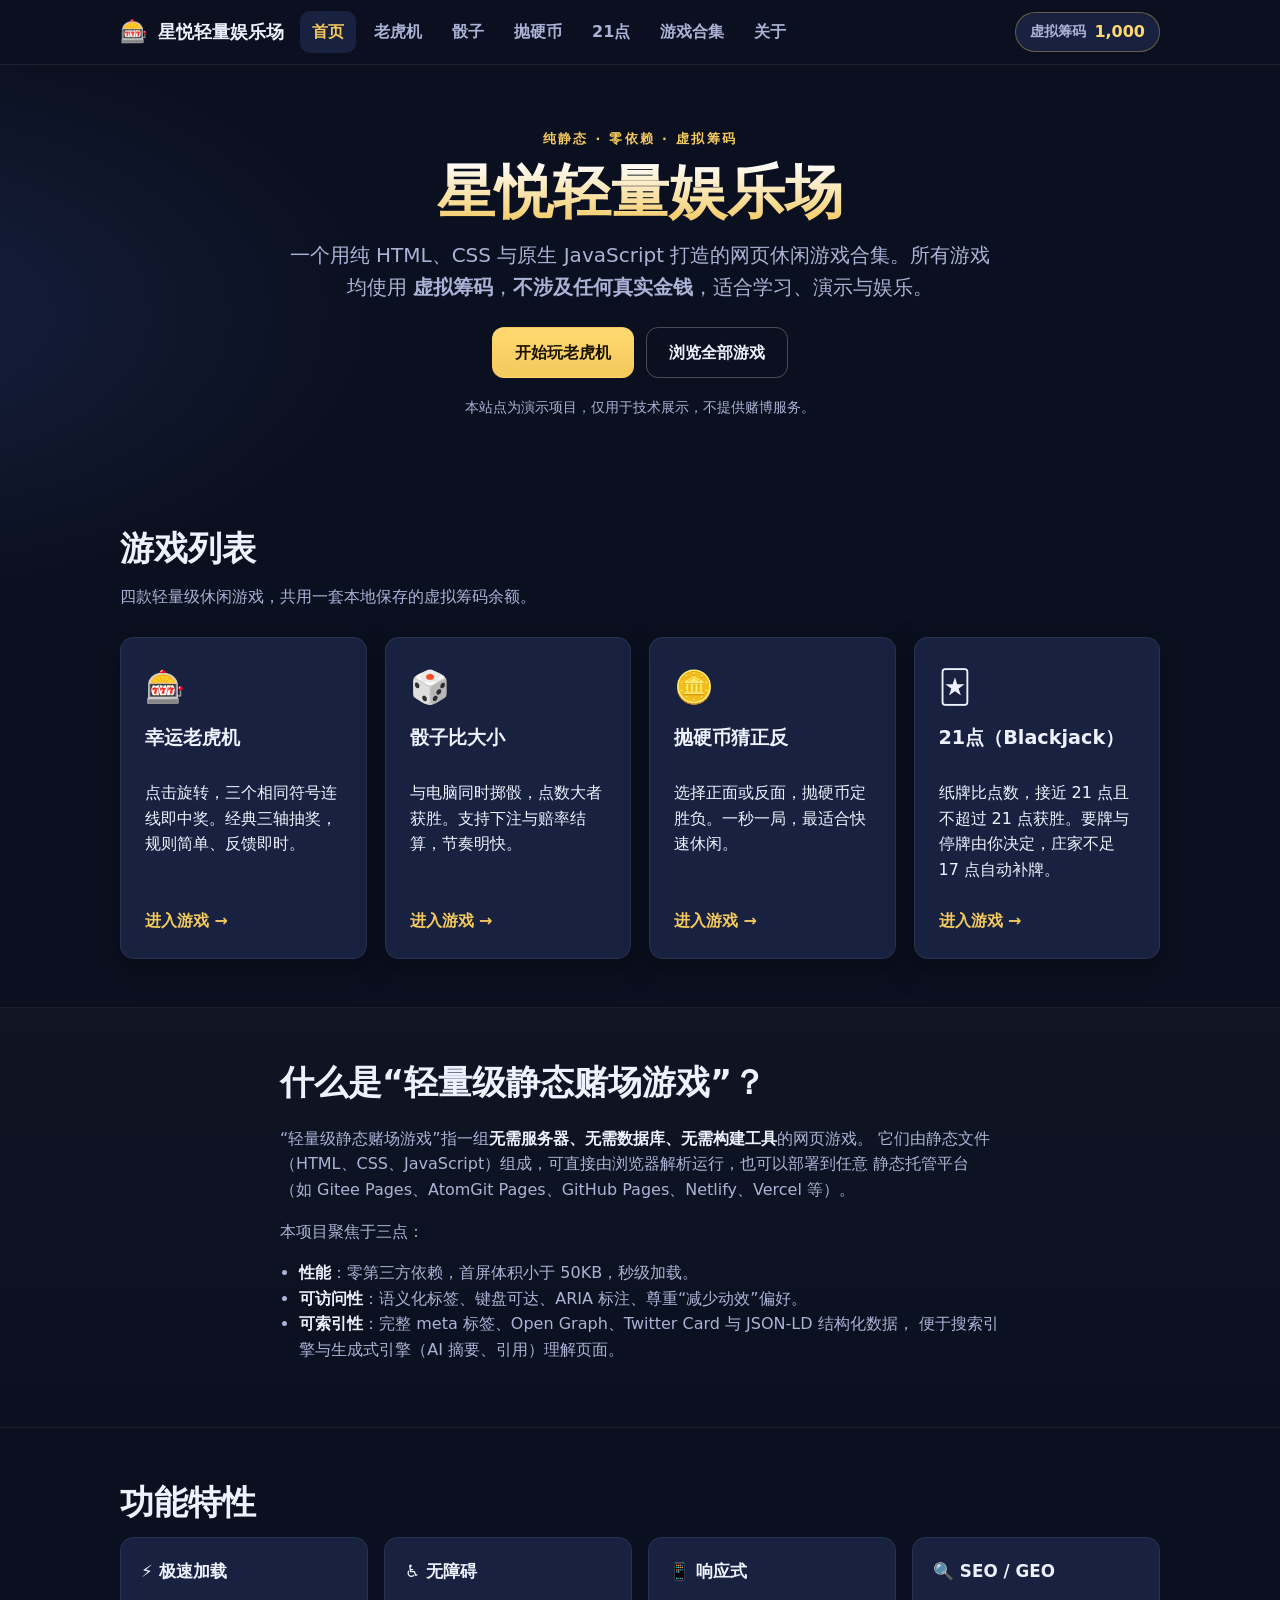
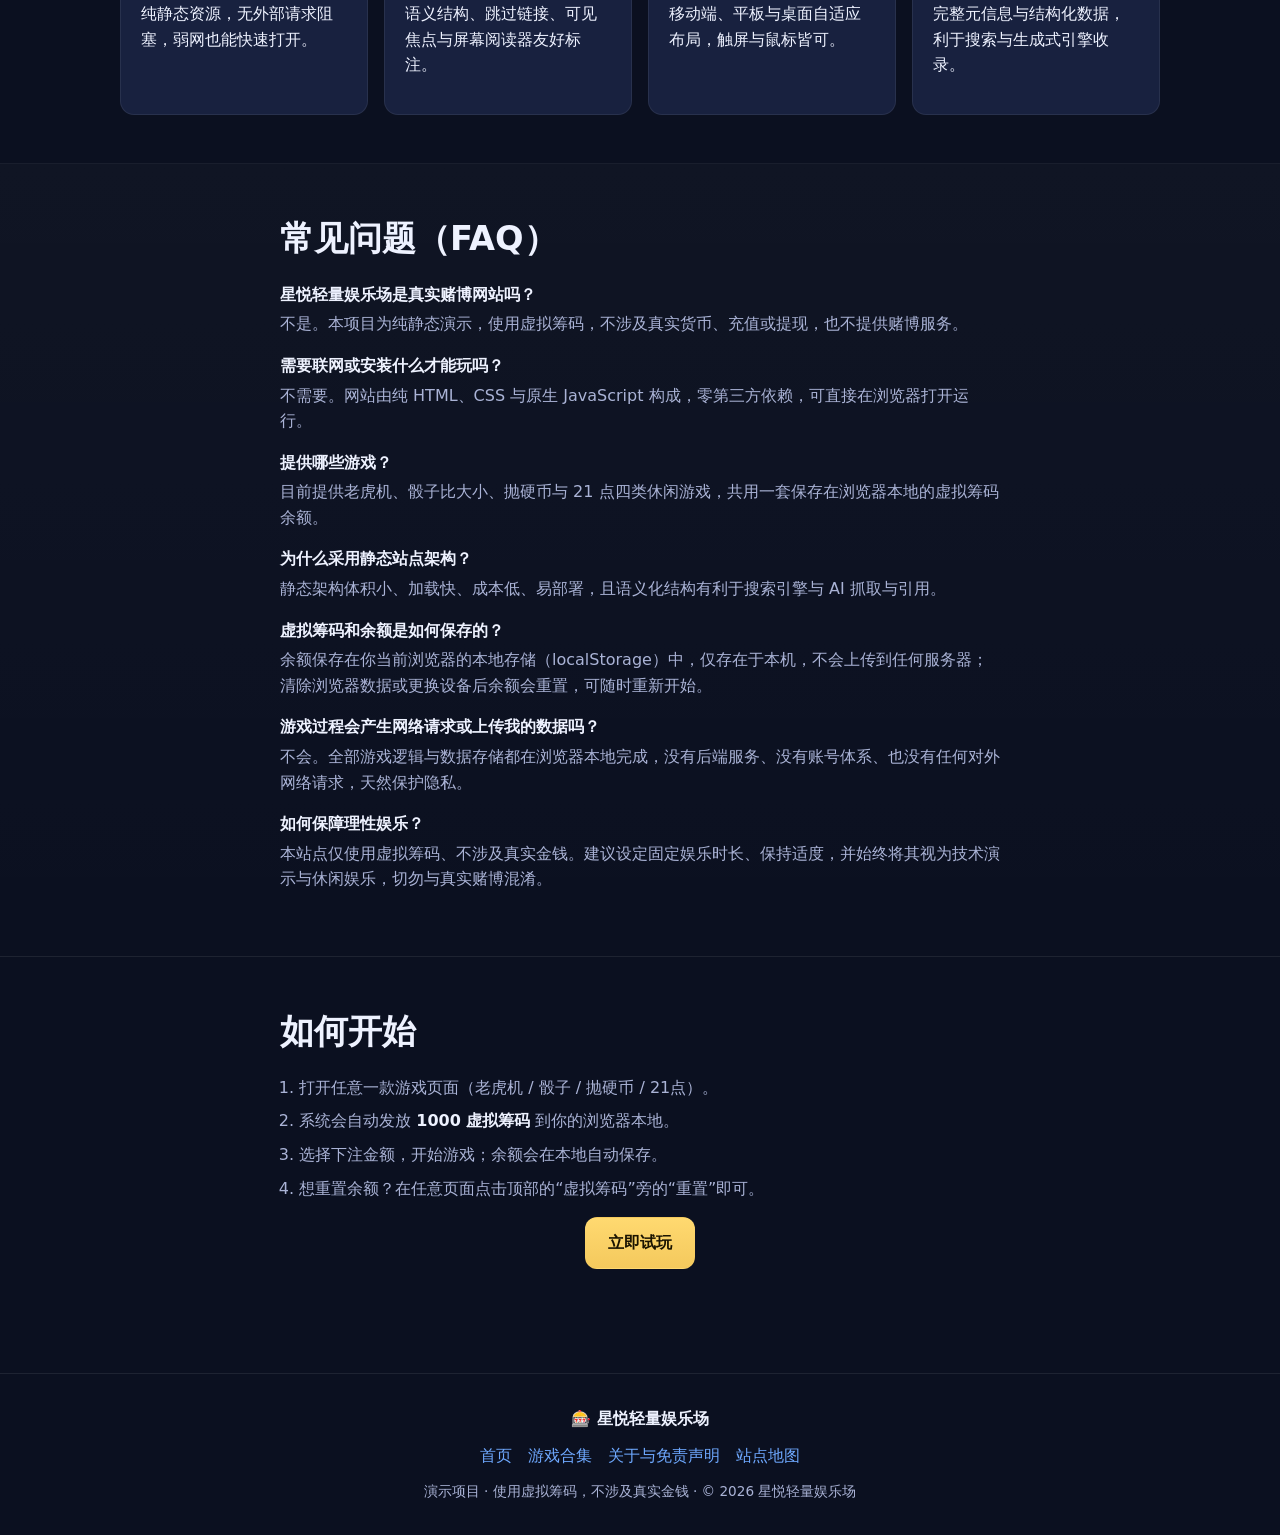
==== commit 567f88eb: "接入自定义域名 casino.vip01.cc.cd：新增反向代理 Worker 与部署脚本、品牌合集页 hub.html、多域名 301 跳转、canonical 全量切换到品牌域名" ====
--- a/index.html
+++ b/index.html
@@ -14,7 +14,7 @@
   <meta name="robots" content="index, follow, max-image-preview:large, max-snippet:-1" />
   <meta name="revisit-after" content="7 days" />
   <meta name="generator" content="Static HTML / CSS / Vanilla JS" />
-  <link rel="canonical" href="https://vip-4.github.io/casino-game/" />
+  <link rel="canonical" href="https://casino.vip01.cc.cd/" />
 
   <!-- ============ Open Graph（社交分享） ============ -->
   <meta property="og:type" content="website" />
@@ -22,8 +22,8 @@
   <meta property="og:site_name" content="星悦轻量娱乐场" />
   <meta property="og:title" content="星悦轻量娱乐场 | 免费虚拟筹码的网页赌场游戏" />
   <meta property="og:description" content="纯静态、零依赖的网页赌场游戏合集：老虎机、骰子、抛硬币、21点。使用虚拟筹码，不涉及真实金钱，加载快、可访问性友好。" />
-  <meta property="og:url" content="https://vip-4.github.io/casino-game/" />
-  <meta property="og:image" content="https://vip-4.github.io/casino-game/assets/img/og-cover.png" />
+  <meta property="og:url" content="https://casino.vip01.cc.cd/" />
+  <meta property="og:image" content="https://casino.vip01.cc.cd/assets/img/og-cover.png" />
   <meta property="og:image:alt" content="星悦轻量娱乐场游戏合集封面" />
   <meta property="og:image:type" content="image/png" />
   <meta property="og:image:width" content="1200" />
@@ -33,7 +33,7 @@
   <meta name="twitter:card" content="summary_large_image" />
   <meta name="twitter:title" content="星悦轻量娱乐场 | 免费虚拟筹码的网页赌场游戏" />
   <meta name="twitter:description" content="纯静态、零依赖的网页赌场游戏合集：老虎机、骰子、抛硬币、21点。虚拟筹码，不涉及真实金钱。" />
-  <meta name="twitter:image" content="https://vip-4.github.io/casino-game/assets/img/og-cover.png" />
+  <meta name="twitter:image" content="https://casino.vip01.cc.cd/assets/img/og-cover.png" />
   <meta name="twitter:image:alt" content="星悦轻量娱乐场游戏合集封面" />
 
   <link rel="icon" href="assets/img/favicon.svg" type="image/svg+xml" />
@@ -47,12 +47,12 @@
     "@context": "https://schema.org",
     "@type": "WebSite",
     "name": "星悦轻量娱乐场",
-    "url": "https://vip-4.github.io/casino-game/",
+    "url": "https://casino.vip01.cc.cd/",
     "inLanguage": "zh-CN",
     "description": "纯静态、零依赖的网页赌场游戏合集，使用虚拟筹码进行休闲游戏，不涉及真实金钱。",
     "potentialAction": {
       "@type": "SearchAction",
-      "target": "https://vip-4.github.io/casino-game/?q={search_term_string}",
+      "target": "https://casino.vip01.cc.cd/?q={search_term_string}",
       "query-input": "required name=search_term_string"
     }
   }
@@ -62,8 +62,8 @@
     "@context": "https://schema.org",
     "@type": "Organization",
     "name": "星悦轻量娱乐场",
-    "url": "https://vip-4.github.io/casino-game/",
-    "logo": "https://vip-4.github.io/casino-game/assets/img/favicon.svg",
+    "url": "https://casino.vip01.cc.cd/",
+    "logo": "https://casino.vip01.cc.cd/assets/img/favicon.svg",
     "description": "提供纯静态、可离线运行的网页休闲游戏演示。"
   }
   </script>
@@ -149,6 +149,7 @@
           <li><a href="games/dice.html">骰子</a></li>
           <li><a href="games/coinflip.html">抛硬币</a></li>
           <li><a href="games/blackjack.html">21点</a></li>
+          <li><a href="hub.html">游戏合集</a></li>
           <li><a href="about.html">关于</a></li>
         </ul>
       </nav>
@@ -300,6 +301,7 @@
       <p class="footer-brand">🎰 星悦轻量娱乐场</p>
       <nav class="footer-nav" aria-label="页脚导航">
         <a href="index.html">首页</a>
+        <a href="hub.html">游戏合集</a>
         <a href="about.html">关于与免责声明</a>
         <a href="sitemap.xml">站点地图</a>
       </nav>
--- a/assets/css/main.css
+++ b/assets/css/main.css
@@ -316,3 +316,23 @@
 .bj-total { color: var(--text-dim); margin: 10px 0 0; }
 .bj-total strong { color: var(--gold-strong); font-size: 1.1rem; }
 .bj-divider { height: 1px; background: rgba(255, 255, 255, .1); margin: 22px 0; }
+
+/* ---------- 品牌合集页：站点标识 ---------- */
+.site-badge {
+  display: inline-flex;
+  align-items: center;
+  gap: 8px;
+  margin: 0;
+  font-size: .8rem;
+  color: var(--text-dim);
+  font-family: ui-monospace, SFMono-Regular, Menlo, Consolas, monospace;
+  word-break: break-all;
+}
+.site-dot {
+  width: 8px;
+  height: 8px;
+  flex: none;
+  border-radius: 50%;
+  background: var(--good);
+  box-shadow: 0 0 0 3px rgba(74, 222, 128, .18);
+}
